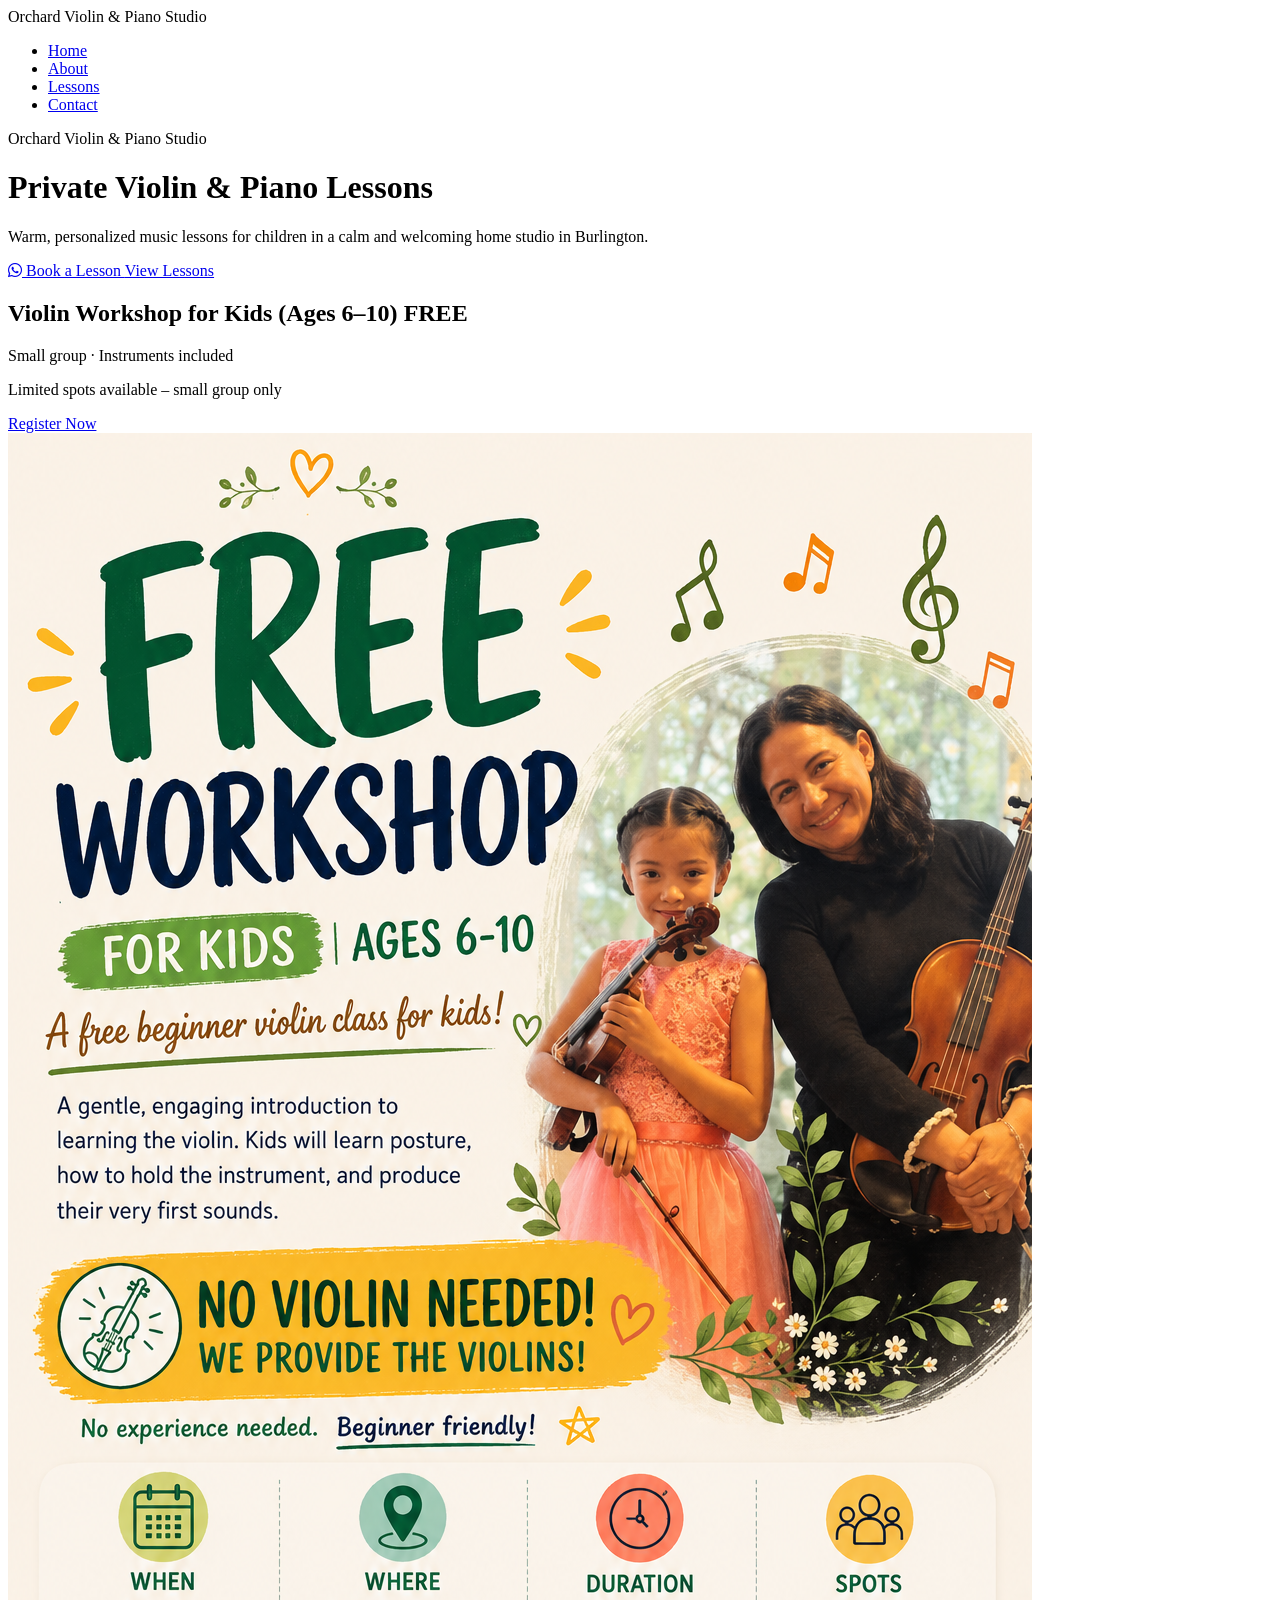
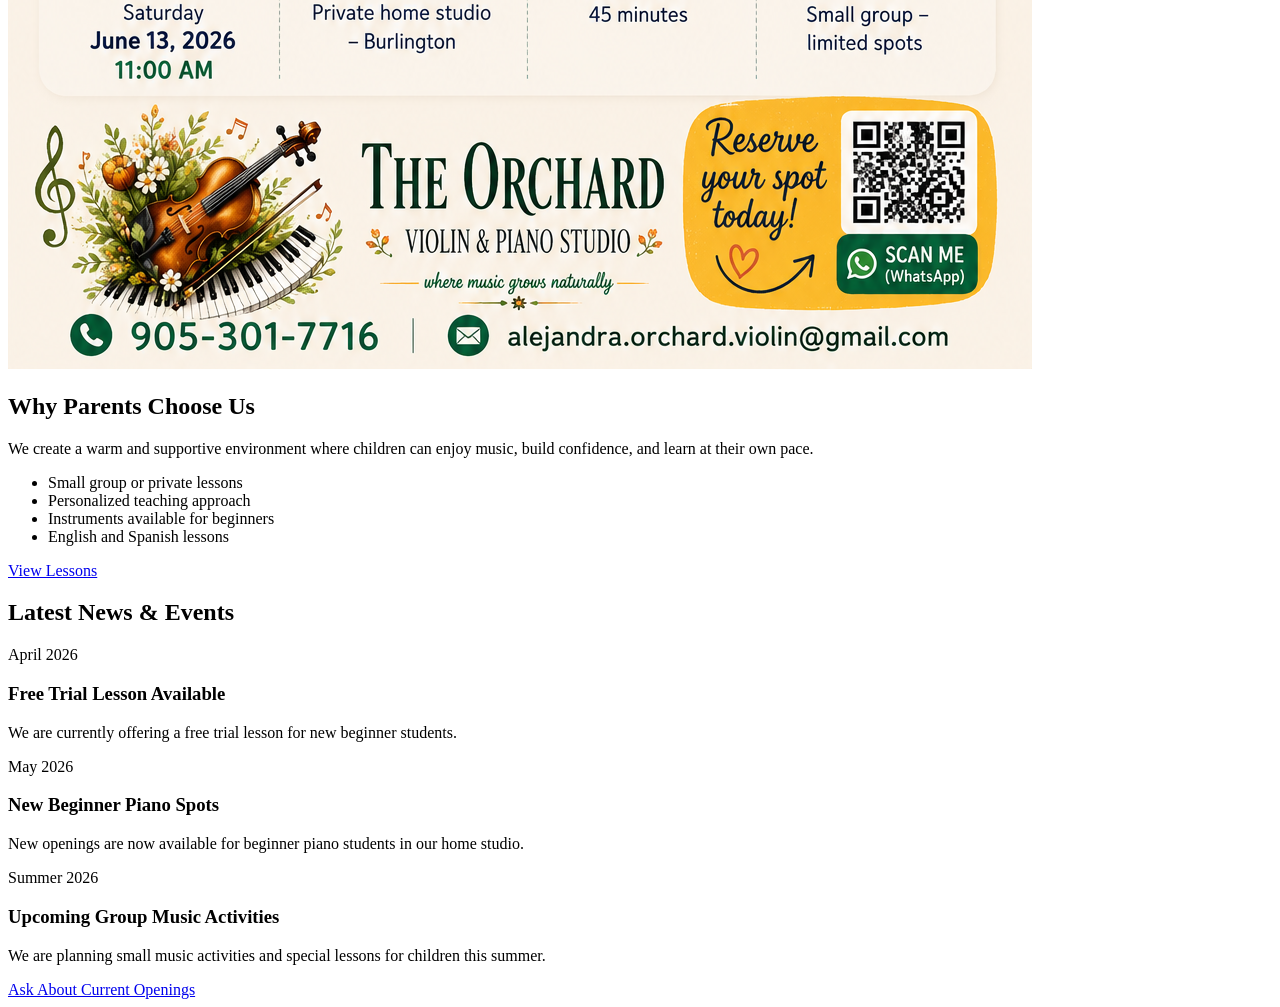
==== index.html @ 46e5493a "Add files via upload Initial upload website" ====
<!DOCTYPE html>
<html lang="en">
<head>
  <meta charset="UTF-8">
  <meta name="viewport" content="width=device-width, initial-scale=1.0">
  <title>Private Violin and Piano Lessons in a Home Studio</title>
  <link rel="stylesheet" href="style.css">
  <link rel="stylesheet" href="https://cdnjs.cloudflare.com/ajax/libs/font-awesome/6.5.2/css/all.min.css">
  <link href="https://fonts.googleapis.com/css2?family=Inter:wght@300;400;600&family=Playfair+Display:wght@500;600&display=swap" rel="stylesheet">
</head>


<body>

<!-- NAVBAR -->
<nav class="navbar">
  <div class="nav-container">
    <div class="logo">Orchard Violin & Piano Studio</div>
    <ul class="nav-links">
      <li><a href="index.html">Home</a></li>
      <li><a href="about.html">About</a></li>
      <li><a href="lessons.html">Lessons</a></li>
      <li><a href="contact.html">Contact</a></li>
    </ul>
  </div>
</nav>

<!-- HERO -->
<header class="hero">
  <div class="hero-content">

    <p class="hero-tag">Orchard Violin & Piano Studio</p>

    <h1 class="fade-in">Private Violin & Piano Lessons</h1>

    <p class="hero-sub fade-in-delay">
      Warm, personalized music lessons for children in a calm and welcoming home studio in Burlington.
    </p>

    <div class="button-group fade-in-delay2">
      <a href="https://wa.me/19053017716" class="btn whatsapp-btn" target="_blank">
        <i class="fa-brands fa-whatsapp"></i> Book a Lesson
      </a>

      <a href="lessons.html" class="btn btn-secondary">
        View Lessons
      </a>
    </div>

  </div>
</header>

<!-- PROMO WORKSHOP -->
<section class="promo-banner">
  <div class="promo-content">

    <div class="promo-text">
      <h2>
        Violin Workshop for Kids (Ages 6–10)
        <span class="badge">FREE</span>
      </h2>

      <p> Small group · Instruments included</p>

      <p class="promo-note">Limited spots available – small group only</p>

      <a href="https://wa.me/19053017716?text=Hello,%20I%20would%20like%20to%20register%20for%20the%20violin%20workshop."
         class="btn whatsapp-btn" target="_blank">
        Register Now
      </a>
    </div>

    <div class="promo-image">
      <img src="images/workshop2.png" alt="Violin Workshop">
    </div>

  </div>
</section>

<!-- WELCOME (CAMBIADO PARA NO REPETIR) -->
<section class="home-intro scroll-hidden">
  <h2>Why Parents Choose Us</h2>
  <p>
    We create a warm and supportive environment where children can enjoy music,
    build confidence, and learn at their own pace.
  </p>

  <ul>
    <li>Small group or private lessons</li>
    <li>Personalized teaching approach</li>
    <li>Instruments available for beginners</li>
    <li>English and Spanish lessons</li>
  </ul>

  <a href="lessons.html" class="btn">View Lessons</a>
</section>

<!-- NEWS -->
<section class="news-preview scroll-hidden">
  <h2>Latest News & Events</h2>

  <div class="news-grid">
    <div class="news-card">
      <p class="news-date">April 2026</p>
      <h3>Free Trial Lesson Available</h3>
      <p>We are currently offering a free trial lesson for new beginner students.</p>
    </div>

    <div class="news-card">
      <p class="news-date">May 2026</p>
      <h3>New Beginner Piano Spots</h3>
      <p>New openings are now available for beginner piano students in our home studio.</p>
    </div>

    <div class="news-card">
      <p class="news-date">Summer 2026</p>
      <h3>Upcoming Group Music Activities</h3>
      <p>We are planning small music activities and special lessons for children this summer.</p>
    </div>
  </div>

  <div class="news-link">
    <a href="contact.html" class="btn">Ask About Current Openings</a>
  </div>
</section>

<script>
  const elements = document.querySelectorAll('.scroll-hidden');

  function showOnScroll() {
    const triggerBottom = window.innerHeight * 0.85;

    elements.forEach(el => {
      const boxTop = el.getBoundingClientRect().top;

      if (boxTop < triggerBottom) {
        el.classList.add('scroll-show');
      }
    });
  }

  window.addEventListener('scroll', showOnScroll);
  showOnScroll();
</script>

</body>
</html>
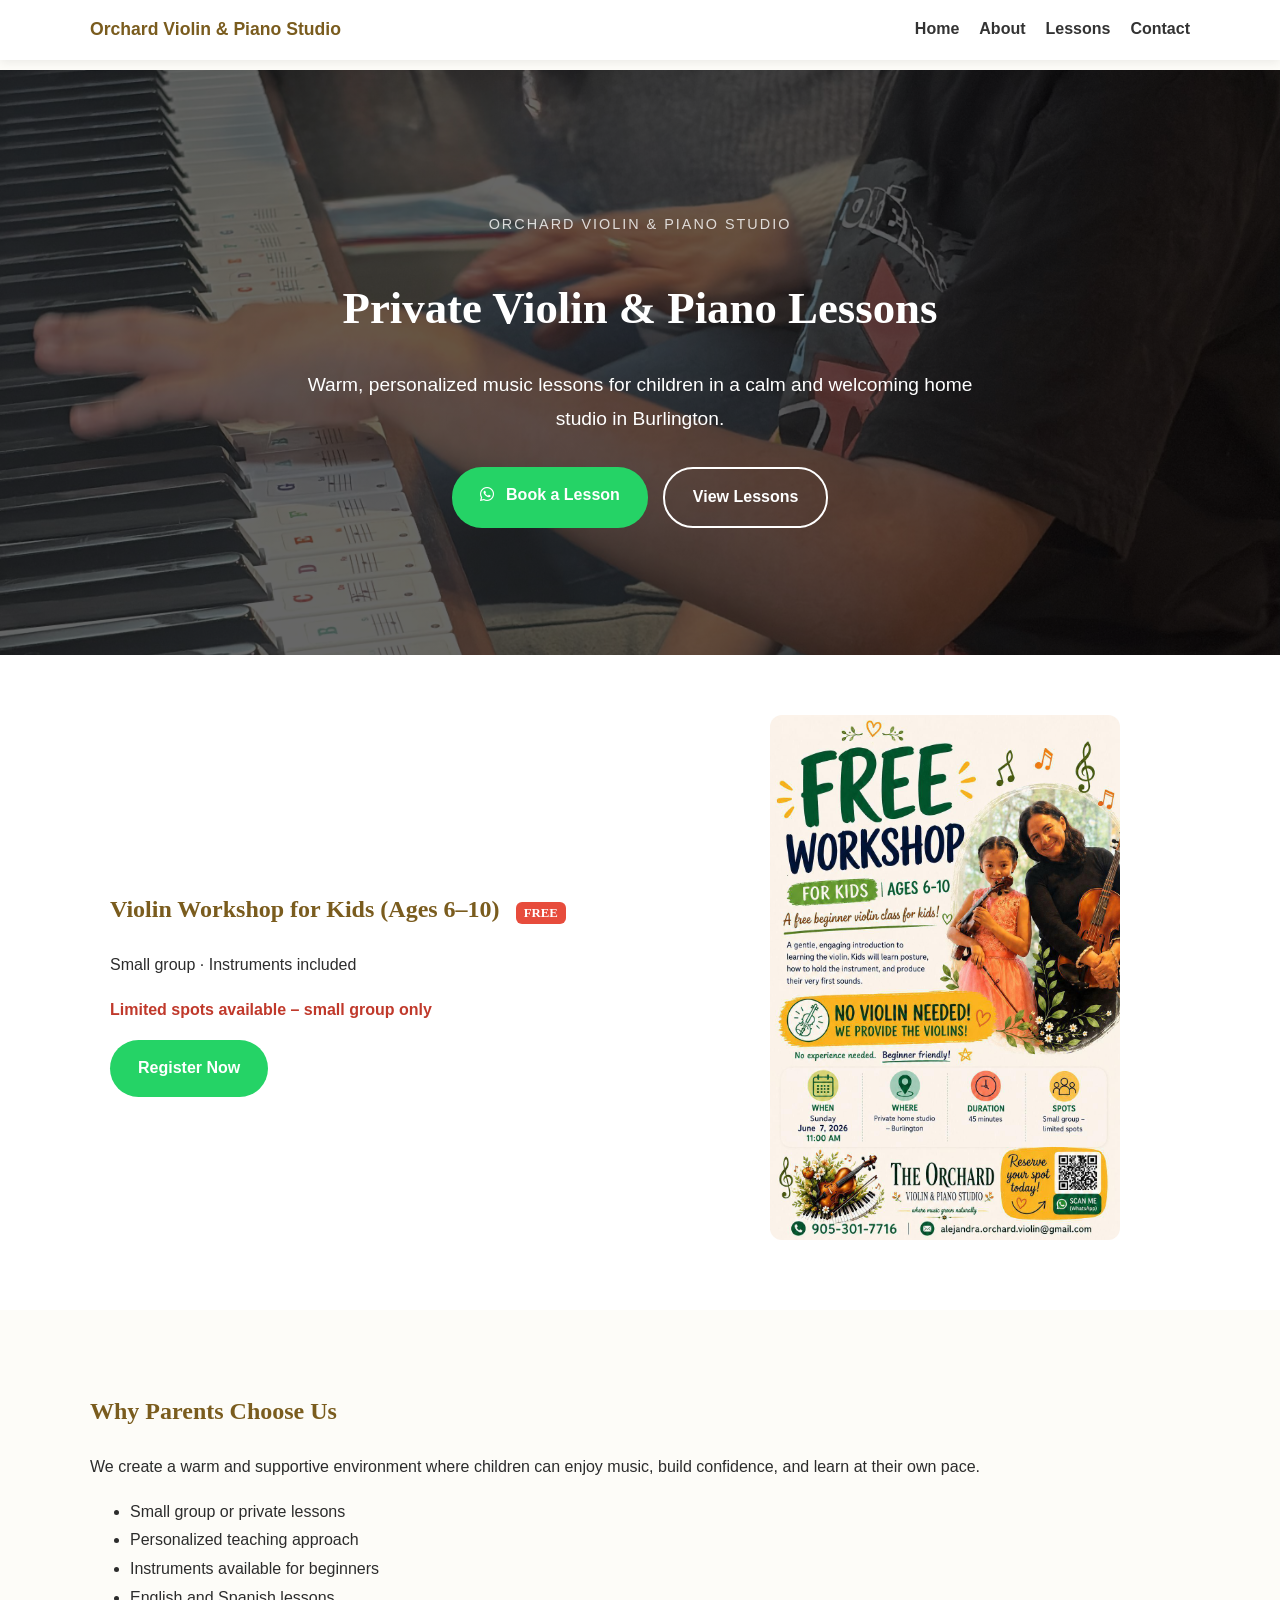
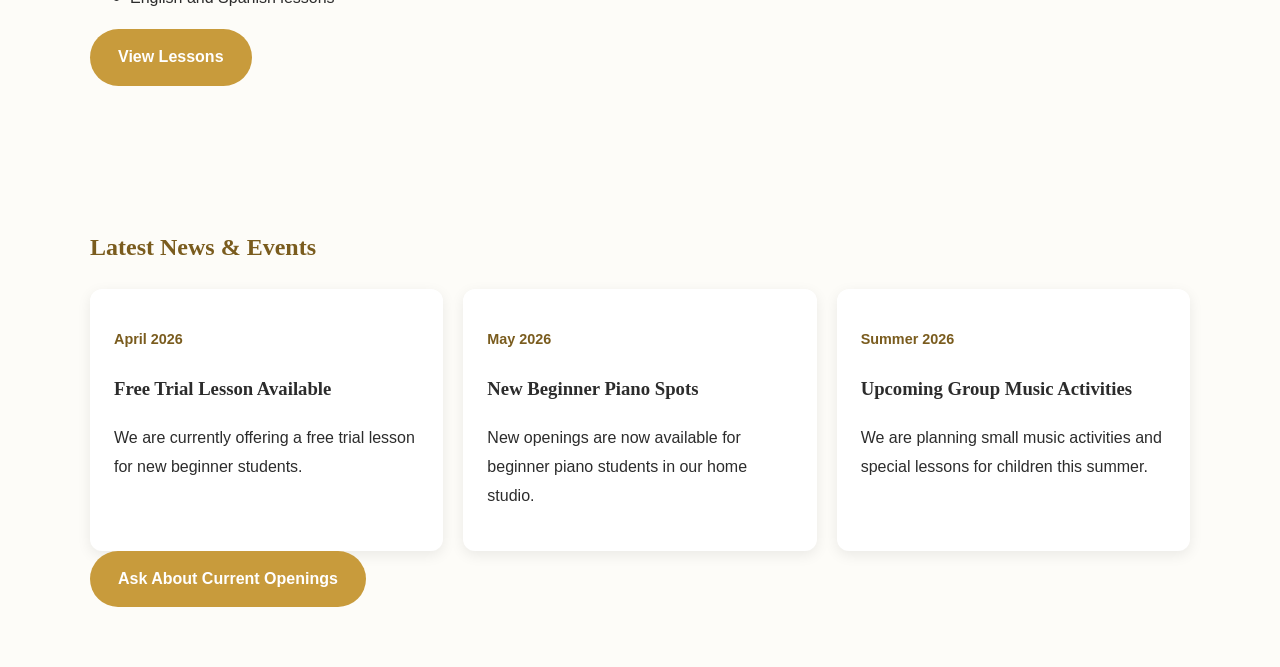
==== commit 83339b95: "Update index.html" ====
--- a/index.html
+++ b/index.html
@@ -71,7 +71,7 @@
     </div>
 
     <div class="promo-image">
-      <img src="images/workshop2.png" alt="Violin Workshop">
+      <img src="images/workshop2.jpeg" alt="Violin Workshop">
     </div>
 
   </div>
@@ -144,4 +144,4 @@
 </script>
 
 </body>
-</html>+</html>
--- a/style.css
+++ b/style.css
@@ -0,0 +1,595 @@
+html {
+  scroll-behavior: smooth;
+}
+
+body {
+  margin: 0;
+  font-family: 'Inter', sans-serif;
+  color: #2c2c2c;
+  background-color: #fdfcf8;
+  line-height: 1.8;
+}
+
+/* NAVBAR */
+.navbar {
+  position: fixed;
+  top: 0;
+  width: 100%;
+  background: rgba(255, 255, 255, 0.95);
+  box-shadow: 0 2px 10px rgba(0, 0, 0, 0.08);
+  z-index: 1000;
+}
+
+.nav-container {
+  max-width: 1100px;   /* 🔥 unificado */
+  margin: 0 auto;
+  padding: 14px 20px;
+  display: flex;
+  justify-content: space-between;
+  align-items: center;
+}
+
+.logo {
+  font-size: 1.1rem;
+  font-weight: bold;
+  color: #7a5c1e;
+}
+
+.nav-links {
+  list-style: none;
+  display: flex;
+  gap: 20px;
+  margin: 0;
+  padding: 0;
+}
+
+.nav-links a {
+  text-decoration: none;
+  color: #333;
+  font-weight: 600;
+}
+
+.nav-links a:hover {
+  color: #c89b3c;
+}
+
+/* HERO */
+.hero {
+  margin-top: 70px;
+  min-height: 65vh;
+  display: flex;
+  align-items: center;
+  justify-content: center;
+
+  background: linear-gradient(
+      rgba(0,0,0,0.6),
+      rgba(0,0,0,0.6)
+    ),
+    url('images/hero.jpeg') center/cover no-repeat;
+
+  background-position: center 90%;
+}
+
+.overlay {
+  background: rgba(0, 0, 0, 0.55);
+  color: white;
+  padding: 40px;
+  border-radius: 12px;
+  max-width: 650px;
+  width: 90%;
+  margin: 0 auto;
+  text-align: center;
+}
+
+.overlay h1 {
+  font-size: 2rem;
+  margin-bottom: 12px;
+}
+
+.overlay p {
+  font-size: 1.15rem;
+  margin-bottom: 24px;
+}
+
+/* BOTONES */
+.btn {
+  display: inline-block;
+  padding: 14px 28px;
+  background-color: #c89b3c;
+  color: white;
+  text-decoration: none;
+  border-radius: 30px;
+  font-weight: bold;
+}
+
+.btn:hover {
+  background-color: #a67f2f;
+}
+
+.btn-secondary {
+  background-color: transparent;
+  border: 2px solid white;
+  color: white;
+}
+
+.btn-secondary:hover {
+  background-color: white;
+  color: #333;
+}
+
+.whatsapp-btn {
+  background-color: #25D366;
+}
+
+.whatsapp-btn:hover {
+  background-color: #1ebe5d;
+}
+
+.button-group {
+  display: flex;
+  gap: 15px;
+  margin-top: 25px;
+  flex-wrap: wrap;
+  justify-content: center;
+}
+
+/* SECTIONS */
+section:not(.promo-banner) {
+  padding: 60px 20px;
+  max-width: 1100px;
+  margin: auto;
+}
+
+h2 {
+  color: #7a5c1e;
+  margin-bottom: 20px;
+}
+
+/* PROMO */
+.promo-banner {
+  width: 100%;
+  padding: 60px 20px;
+  background: white;
+}
+
+.promo-content {
+  max-width: 1100px;
+  margin: 0 auto;
+  display: flex;
+  gap: 40px;
+  align-items: center;
+  justify-content: space-between;
+  flex-wrap: wrap;
+}
+
+.promo-text {
+  flex: 1;
+  min-width: 300px;
+}
+
+.promo-image {
+  flex: 1;
+  min-width: 300px;
+  text-align: center;
+}
+
+.promo-image img {
+  max-width: 350px;
+  width: 100%;
+  border-radius: 12px;
+}
+
+/* PROMO DETAILS */
+.promo-note {
+  color: #c0392b;
+  font-weight: bold;
+  margin-top: 10px;
+  animation: pulse 1.5s infinite;
+}
+
+.badge {
+  background: #e74c3c;
+  color: white;
+  font-size: 0.8rem;
+  padding: 4px 8px;
+  border-radius: 6px;
+  margin-left: 10px;
+}
+
+/* NEWS */
+.news-preview {
+  max-width: 1100px;
+  margin: 60px auto;
+  padding: 20px;
+}
+
+.news-grid {
+  display: flex;
+  gap: 20px;
+  flex-wrap: wrap;
+}
+
+.news-card {
+  background: white;
+  padding: 24px;
+  border-radius: 12px;
+  box-shadow: 0 4px 14px rgba(0, 0, 0, 0.08);
+  flex: 1 1 280px;
+}
+
+.news-date {
+  font-size: 0.9rem;
+  color: #7a5c1e;
+  font-weight: bold;
+}
+
+/* ANIMATIONS */
+@keyframes pulse {
+  0% { transform: scale(1); opacity: 1; }
+  50% { transform: scale(1.05); opacity: 0.7; }
+  100% { transform: scale(1); opacity: 1; }
+}
+
+h1, h2, h3 {
+  font-family: 'Playfair Display', serif;
+}
+
+.card {
+  transition: transform 0.2s ease, box-shadow 0.2s ease;
+}
+
+.card:hover {
+  transform: translateY(-5px);
+  box-shadow: 0 8px 20px rgba(0,0,0,0.12);
+}
+
+
+.hero-content {
+  max-width: 700px;
+  padding: 20px;
+  text-align: center;
+  color: white;
+}
+
+/* pequeño texto arriba */
+.hero-tag {
+  font-size: 0.9rem;
+  letter-spacing: 2px;
+  text-transform: uppercase;
+  opacity: 0.8;
+  margin-bottom: 10px;
+}
+
+/* título principal */
+.hero-content h1 {
+  font-size: 2.5rem;
+  margin-bottom: 15px;
+}
+
+/* subtítulo */
+.hero-sub {
+  font-size: 1.2rem;
+  margin-bottom: 30px;
+  opacity: 0.9;
+}
+
+.hero-content h1 {
+  font-size: 2.8rem;
+}
+
+.fade-in {
+  opacity: 0;
+  transform: translateY(20px);
+  animation: fadeUp 1s ease forwards;
+}
+
+.fade-in-delay {
+  opacity: 0;
+  transform: translateY(20px);
+  animation: fadeUp 1s ease forwards;
+  animation-delay: 0.4s;
+}
+
+.fade-in-delay2 {
+  opacity: 0;
+  transform: translateY(20px);
+  animation: fadeUp 1s ease forwards;
+  animation-delay: 0.8s;
+}
+
+@keyframes fadeUp {
+  to {
+    opacity: 1;
+    transform: translateY(0);
+  }
+}
+
+.scroll-hidden {
+  opacity: 0;
+  transform: translateY(40px);
+  transition: all 0.8s ease;
+}
+
+.scroll-show {
+  opacity: 1;
+  transform: translateY(0);
+}
+
+.about-container {
+  max-width: 1000px;
+  margin: 120px auto 60px; /* 🔥 espacio por navbar */
+  display: flex;
+  align-items: center;
+  gap: 40px;
+  flex-wrap: wrap;
+  flex-direction: row-reverse;
+}
+
+.about-text {
+  flex: 1;
+  min-width: 300px;
+}
+
+.about-image {
+  flex: 1;
+  min-width: 300px;
+  text-align: center;
+}
+
+.about-image img {
+  width: 100%;
+  max-width: 400px;
+  border-radius: 12px;
+}
+
+.about-section {
+  padding: 80px 20px;
+}
+
+.about-container {
+  max-width: 1100px;
+  margin: 120px auto 60px;
+
+  display: grid;
+  grid-template-columns: 1fr 1fr;
+  grid-template-areas:
+    "image1 image1"
+    "text image2";
+
+  gap: 40px;
+  align-items: center;
+}
+
+
+/* TEXTO */
+.about-text {
+  grid-column: 1 / 2;
+}
+
+/* =========================================
+   ABOUT SECTION
+========================================= */
+
+.about-section {
+  background: #f8f6f2;
+  border-radius: 20px;
+  padding: 60px 20px;
+}
+
+/* LAYOUT */
+.about-container {
+  max-width: 1100px;
+  margin: 120px auto 60px;
+
+  display: grid;
+  grid-template-columns: 1fr 1fr;
+  grid-template-areas:
+    "image1 image2"
+    "text   text";
+
+  gap: 40px;
+  align-items: start;
+}
+.about-header {
+  text-align: center;
+  margin-bottom: 20px;
+}
+
+.about-header h1 {
+  margin-top: 0;
+}
+
+/* TEXT */
+.about-text {
+  grid-area: text;
+  max-width: 650px;
+  margin: 0 auto;
+}
+
+.about-text p {
+  margin-bottom: 18px;
+  text-align: justify;
+}
+
+/* ===== ABOUT IMAGES ===== */
+
+.about-images {
+  display: flex;
+  gap: 30px;
+  justify-content: center;
+
+  max-width: 900px;     /* 🔥 controla el ancho total */
+  margin: 0 auto 40px;
+}
+
+.about-images img {
+  width: 100%;
+  max-width: 350px;     /* 🔥 tamaño real */
+  height: 240px;        /* 🔥 consistente */
+  object-fit: cover;
+
+  border-radius: 12px;
+  box-shadow: 0 10px 25px rgba(0,0,0,0.15);
+}
+
+
+/* =========================================
+   RESPONSIVE (MÓVIL)
+========================================= */
+
+@media (max-width: 768px) {
+
+  .about-container {
+    grid-template-columns: 1fr;
+    grid-template-areas:
+      "image1"
+      "image2"
+      "text";
+  }
+
+  .about-text {
+    max-width: 100%;
+  }
+
+  .about-image img {
+    max-width: 100%;
+    height: auto;
+  }
+}
+
+
+/* =========================================
+   LESSONS HERO
+========================================= */
+
+.lessons-hero {
+  height: 50vh;
+
+  background:
+    linear-gradient(rgba(0,0,0,0.55), rgba(0,0,0,0.55)),
+    url('images/lesson-bg.jpeg') center/cover no-repeat;
+
+  display: flex;
+  justify-content: center;
+  align-items: center;
+}
+
+.lessons-overlay {
+  text-align: center;
+  color: white;
+}
+
+.lessons-overlay h1 {
+  font-size: 2.5rem;
+}
+
+.lessons-overlay p {
+  font-size: 1.2rem;
+  margin-top: 10px;
+}
+
+
+/* =========================================
+   PRICING
+========================================= */
+
+.pricing {
+  text-align: center;
+  padding: 60px 20px;
+}
+
+.pricing-grid {
+  display: flex;
+  gap: 30px;
+  justify-content: center;
+  flex-wrap: wrap;
+  margin: 30px 0;
+}
+
+.price-card {
+  background: white;
+  padding: 30px;
+  border-radius: 16px;
+  box-shadow: 0 10px 25px rgba(0,0,0,0.08);
+  width: 280px;
+}
+
+.price-card .price {
+  font-size: 2rem;
+  color: #c89b3c;
+  margin: 10px 0;
+}
+
+
+/* =========================================
+   DISCOUNT & POLICIES
+========================================= */
+
+.discount {
+  text-align: center;
+  padding: 40px;
+  background: #f6f1e7;
+}
+
+.policies {
+  max-width: 800px;
+  margin: 60px auto;
+  padding: 20px;
+}
+
+.policies h4 {
+  margin-top: 20px;
+}
+
+
+/* =========================================
+   WHATSAPP BUTTON
+========================================= */
+
+.whatsapp-btn i {
+  margin-right: 8px;
+}
+/* ===== HERO RESPONSIVE (CELULAR) ===== */
+@media (max-width: 768px) {
+
+  .nav-container {
+    flex-direction: column;
+    align-items: center;
+    text-align: center;
+  }
+
+  .logo {
+    font-size: 1.2rem;
+    margin-bottom: 8px;
+  }
+
+  .nav-links {
+    display: flex;
+    gap: 15px;
+    padding: 0;
+  }
+
+}
+
+@media (max-width: 768px) {
+
+  .hero {
+    min-height: 70vh;
+    margin-top: 60px;
+    background-position: center;
+  }
+
+  .overlay {
+    padding: 20px;
+  }
+
+  .overlay h1 {
+    font-size: 1.8rem;
+    line-height: 1.2;
+  }
+
+  .overlay p {
+    font-size: 1rem;
+  }
+
+}
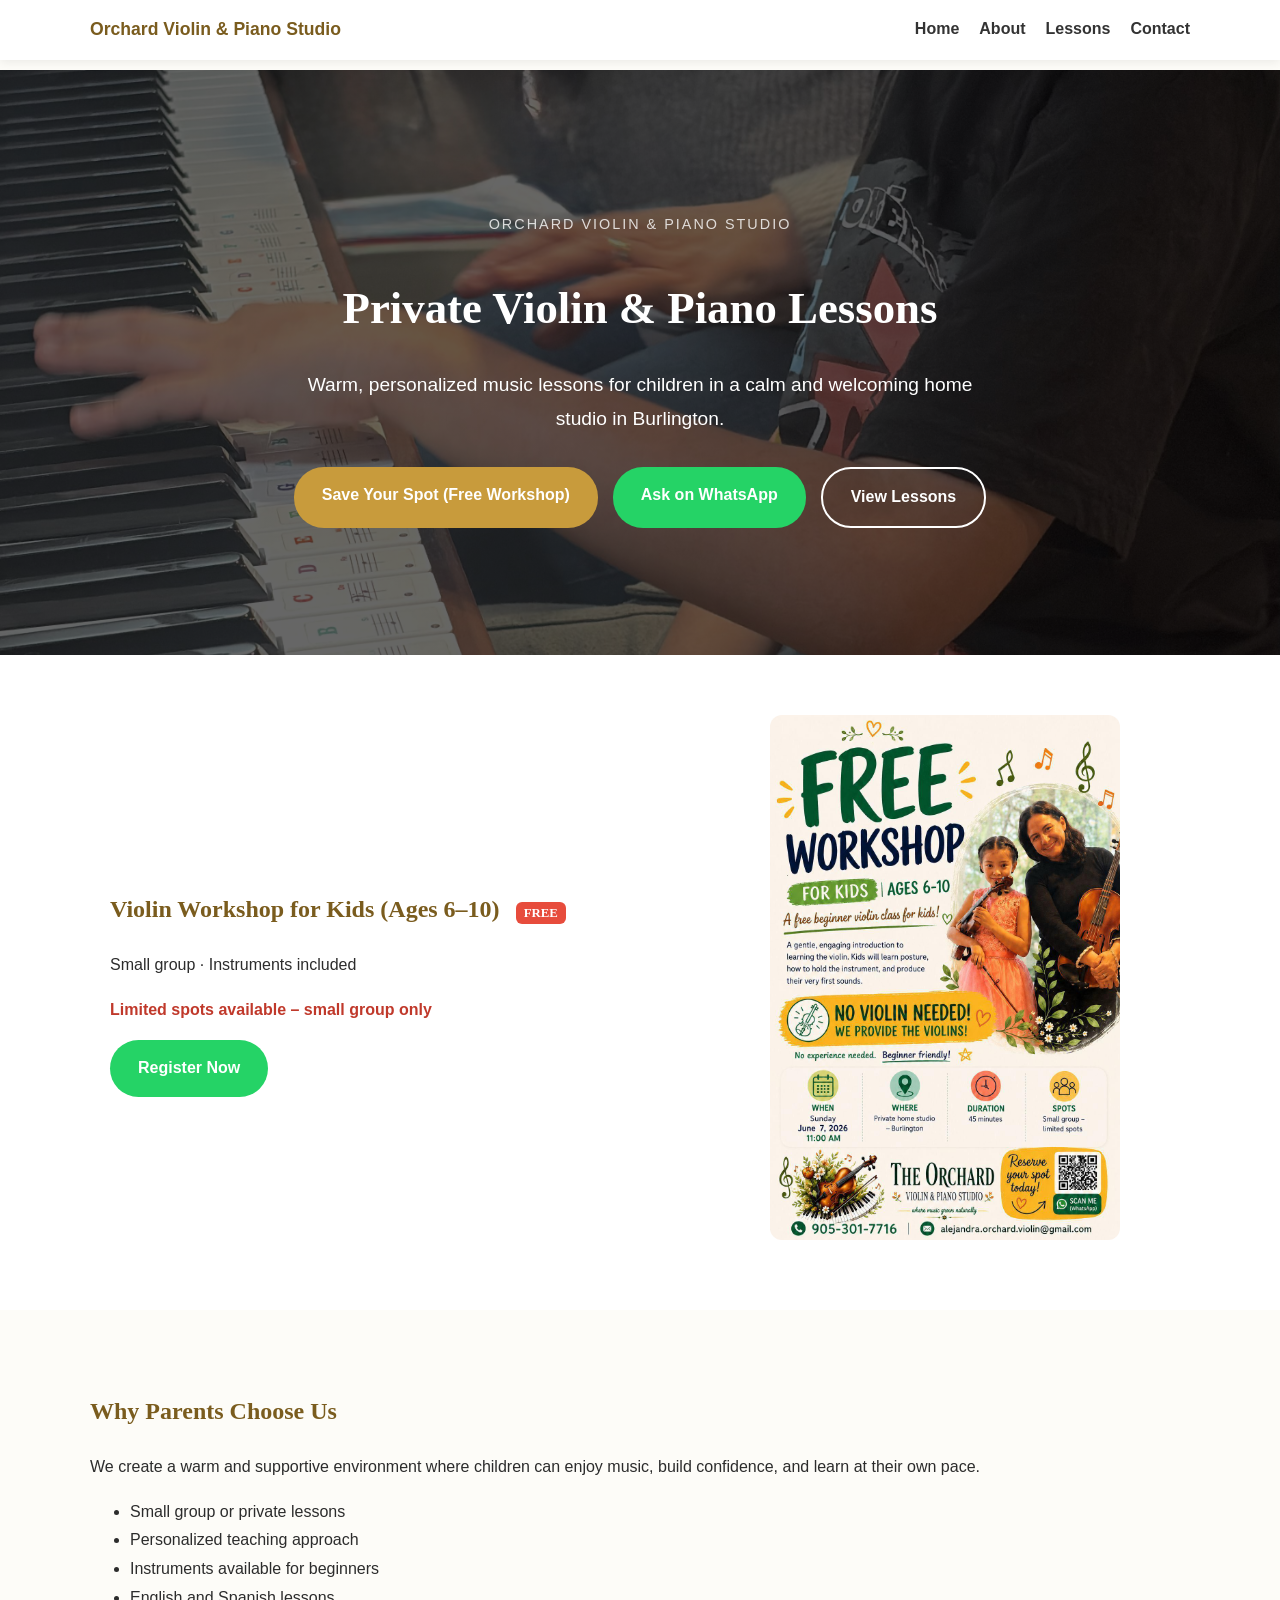
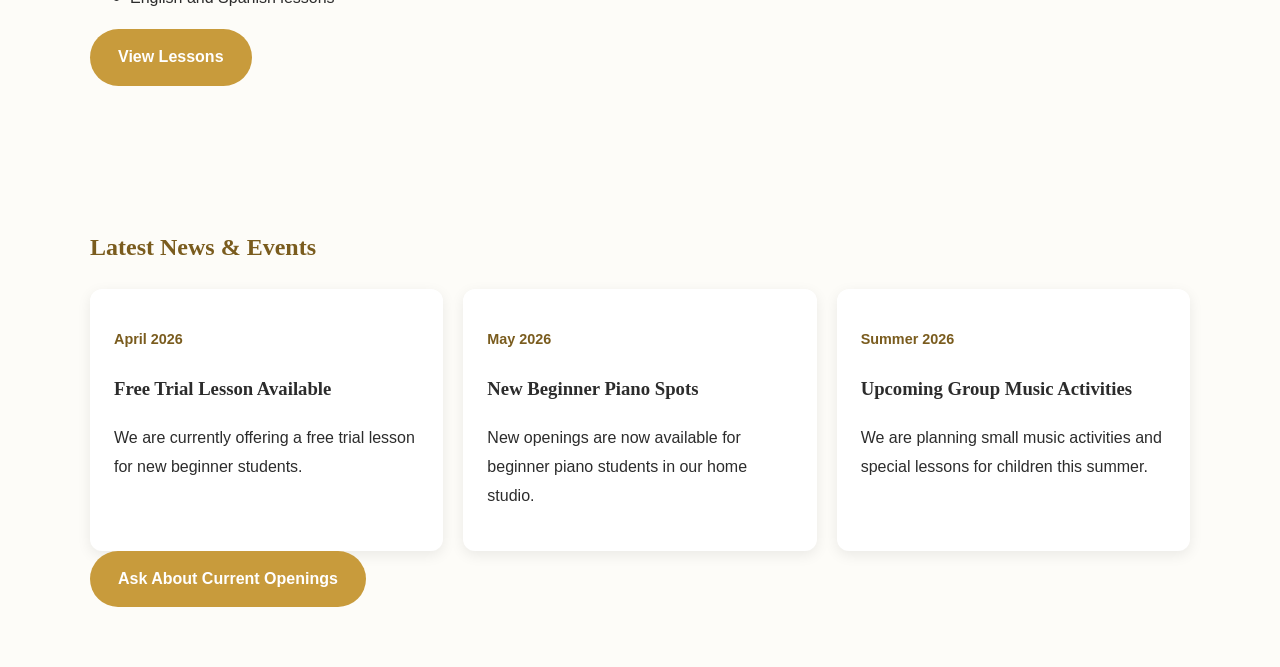
==== commit c96adb9d: "Update index.html" ====
--- a/index.html
+++ b/index.html
@@ -37,15 +37,26 @@
       Warm, personalized music lessons for children in a calm and welcoming home studio in Burlington.
     </p>
 
-    <div class="button-group fade-in-delay2">
-      <a href="https://wa.me/19053017716" class="btn whatsapp-btn" target="_blank">
-        <i class="fa-brands fa-whatsapp"></i> Book a Lesson
-      </a>
+    <div class="button-group">
 
-      <a href="lessons.html" class="btn btn-secondary">
-        View Lessons
-      </a>
-    </div>
+  <a href="https://forms.office.com/Pages/ResponsePage.aspx?id=DQSIkWdsW0yxEjajBLZtrQAAAAAAAAAAAAO__dThZSNUOEU3Mzg5MDFWQzVIRjk5NDBFSDJGRlpYOS4u"
+     class="btn"
+     target="_blank">
+    Save Your Spot (Free Workshop)
+  </a>
+
+  <a href="https://wa.me/19053017716"
+     class="btn whatsapp-btn"
+     target="_blank">
+    Ask on WhatsApp
+  </a>
+
+  <a href="lessons.html"
+     class="btn btn-secondary">
+    View Lessons
+  </a>
+
+</div>
 
   </div>
 </header>
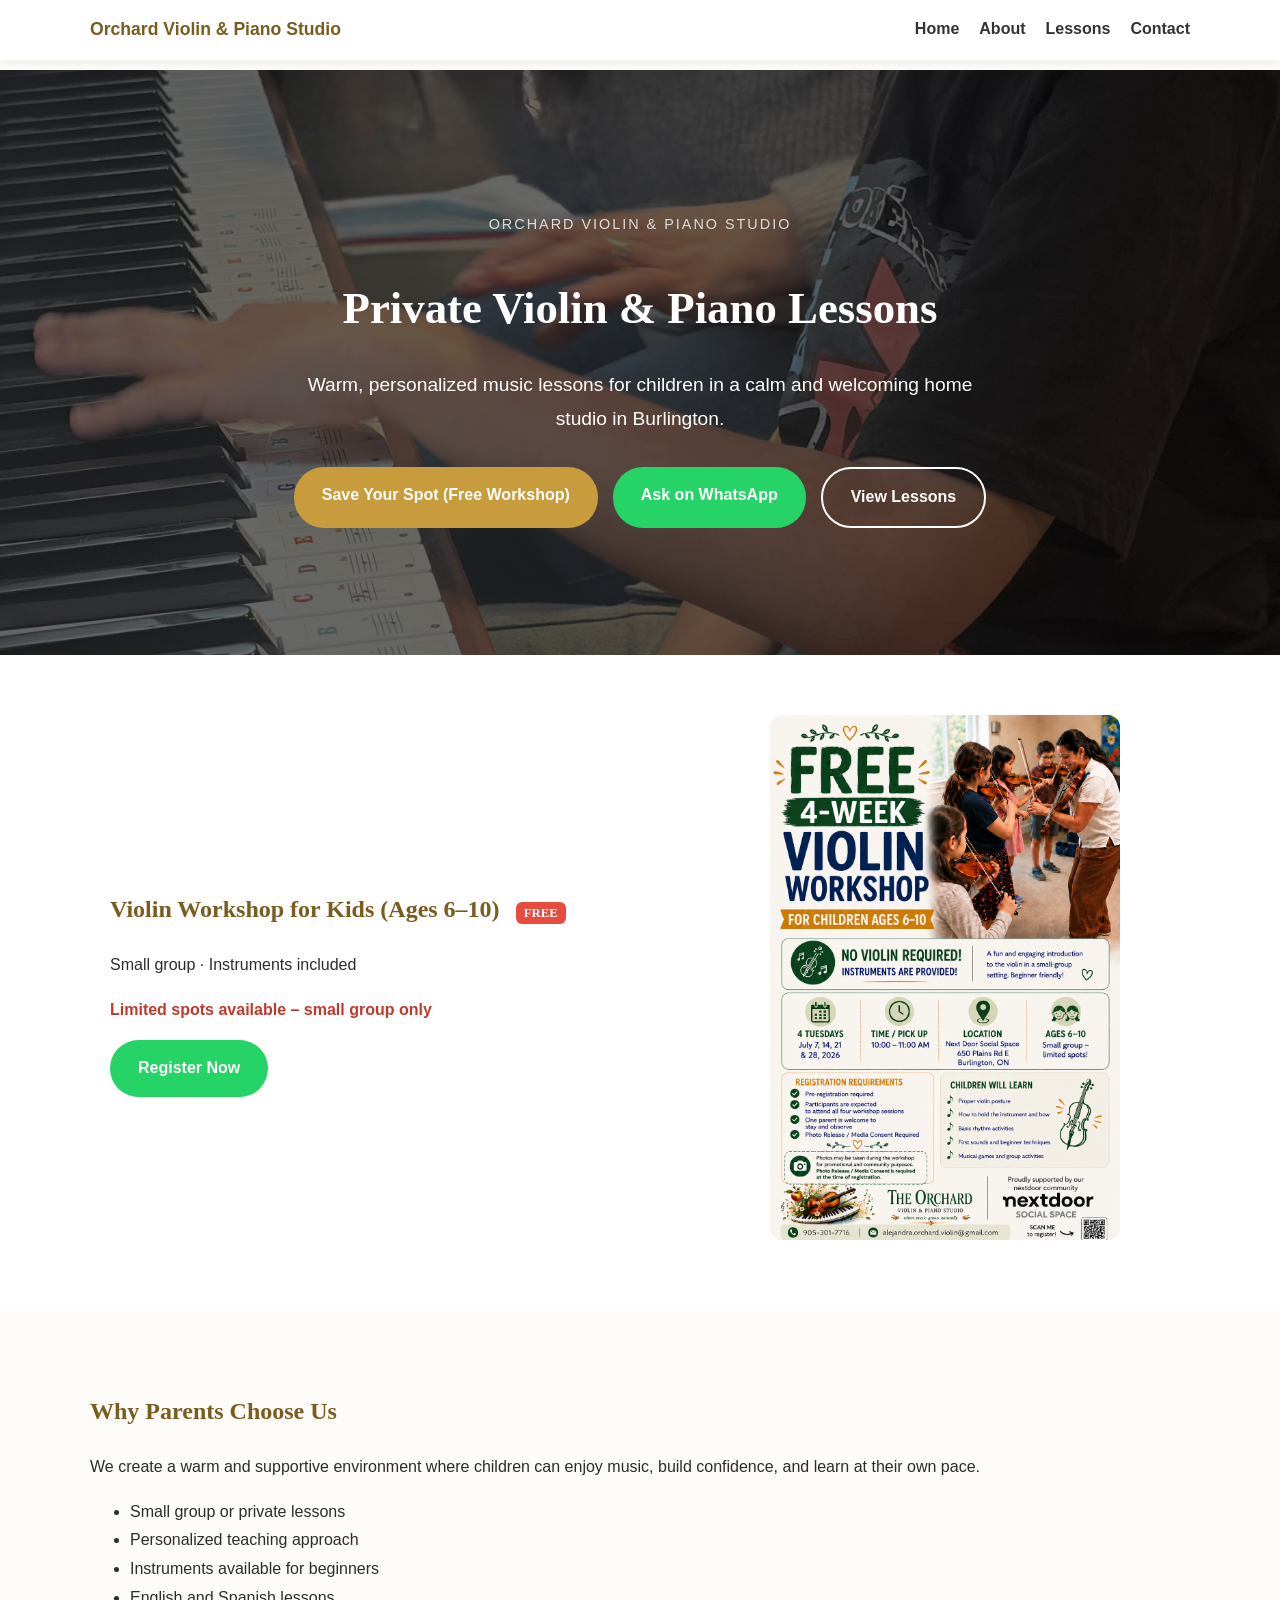
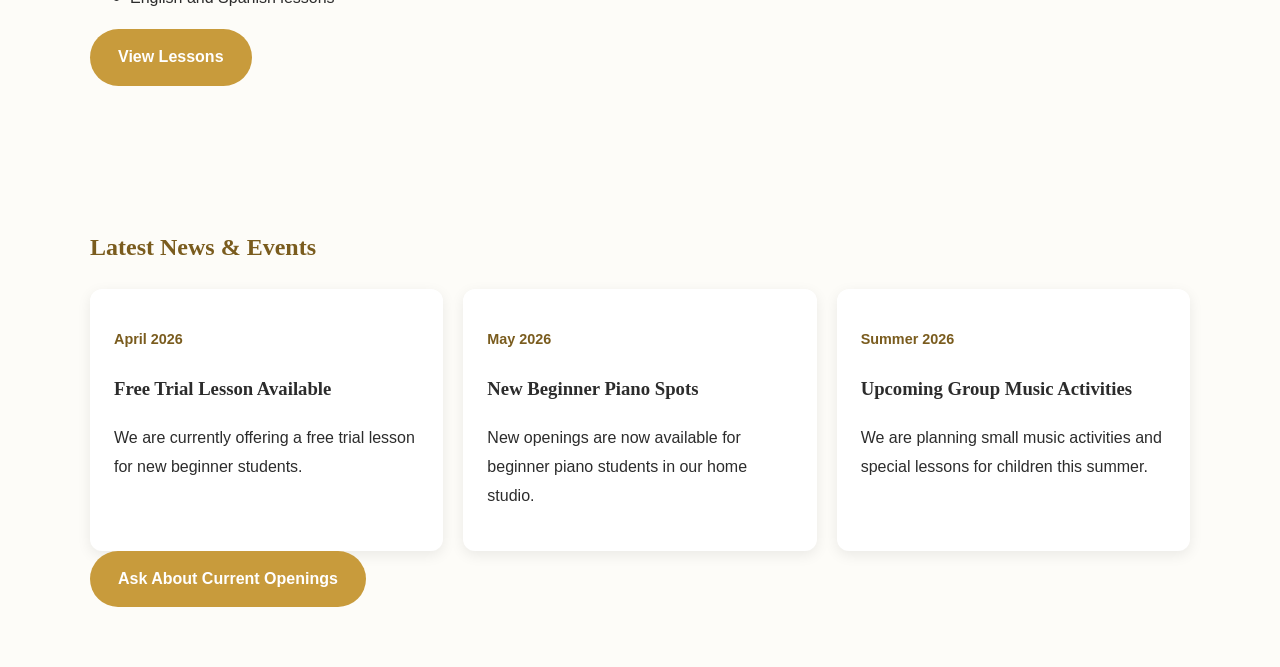
==== commit 54a1e56a: "Update index.html" ====
--- a/index.html
+++ b/index.html
@@ -82,7 +82,7 @@
     </div>
 
     <div class="promo-image">
-      <img src="images/workshop2.jpeg" alt="Violin Workshop">
+      <img src="images/workshop2.png" alt="Violin Workshop">
     </div>
 
   </div>
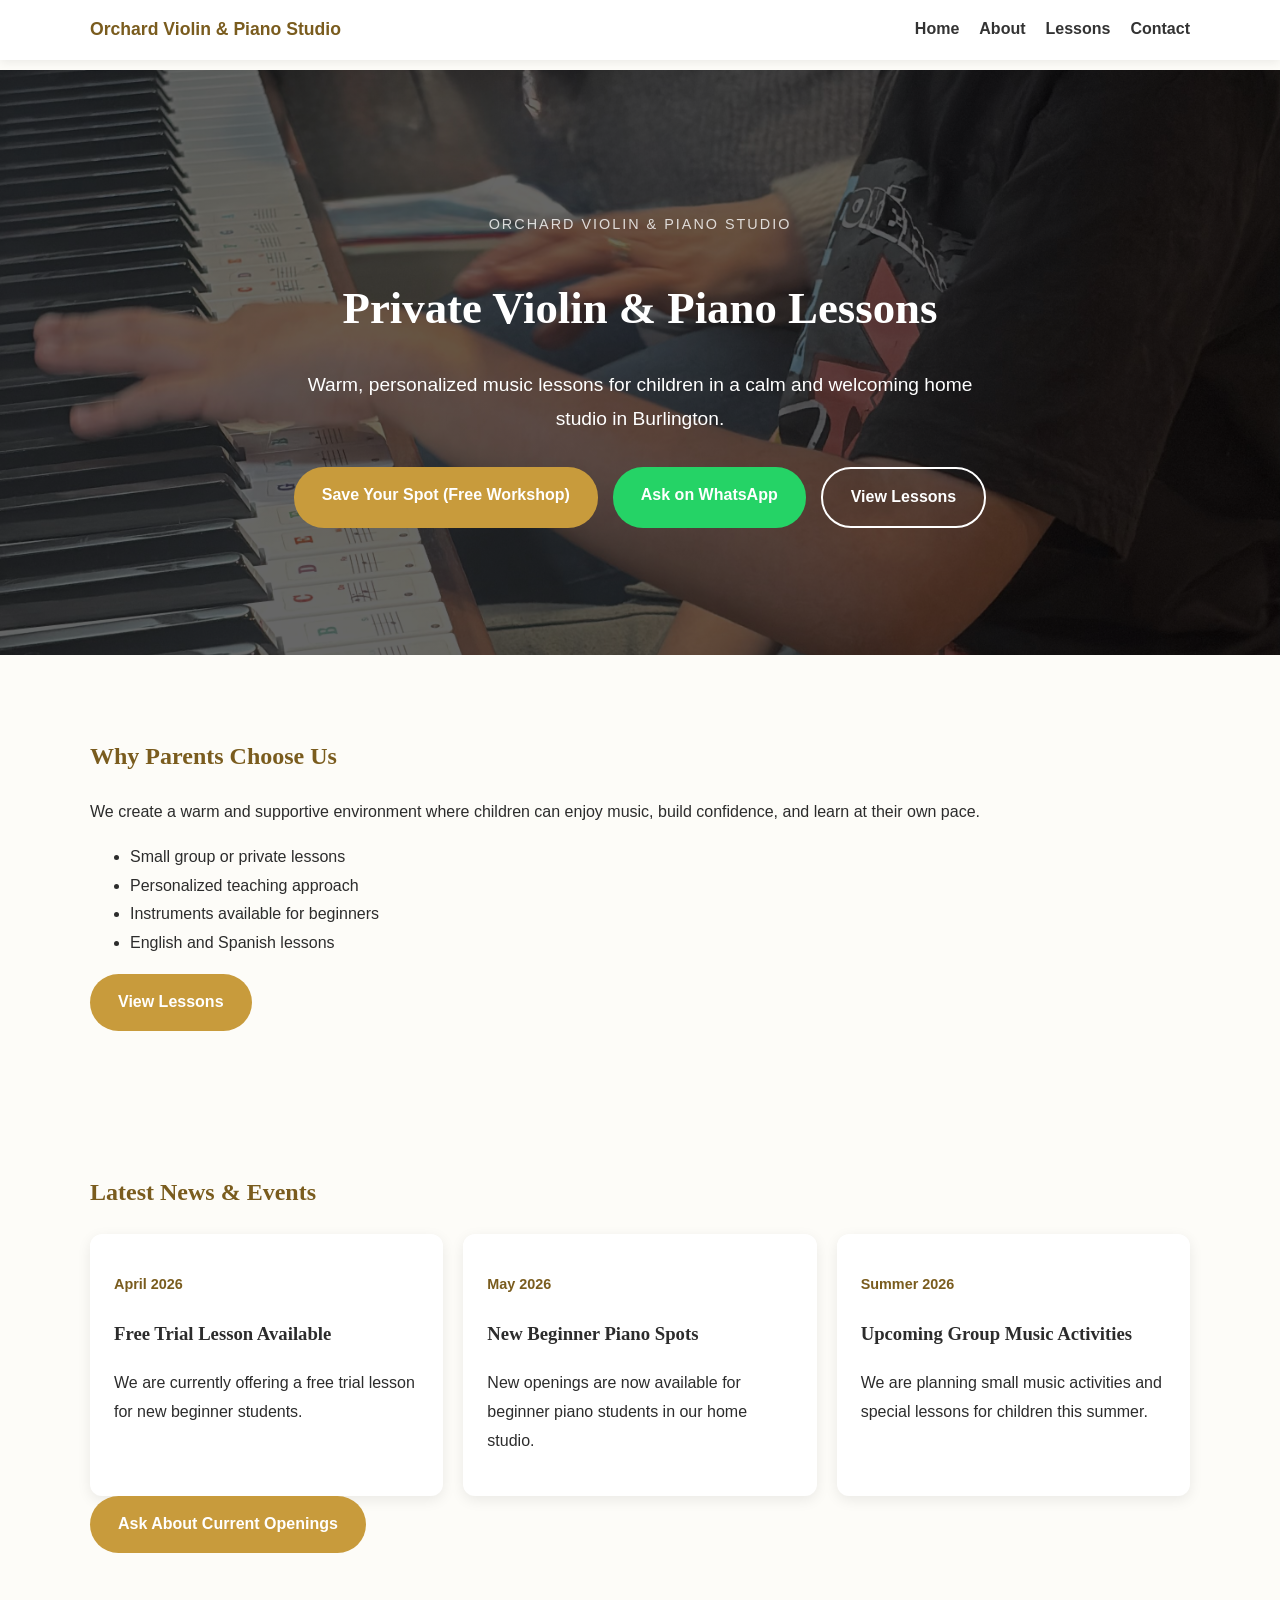
==== commit f288b8f8: "Update index.html" ====
--- a/index.html
+++ b/index.html
@@ -61,8 +61,8 @@
   </div>
 </header>
 
-<!-- PROMO WORKSHOP -->
-<section class="promo-banner">
+<!-- PROMO WORKSHOP TEMPORARILY HIDDEN
+ <section class="promo-banner">
   <div class="promo-content">
 
     <div class="promo-text">
@@ -87,6 +87,7 @@
 
   </div>
 </section>
+  END PROMO WORKSHOP -->
 
 <!-- WELCOME (CAMBIADO PARA NO REPETIR) -->
 <section class="home-intro scroll-hidden">
